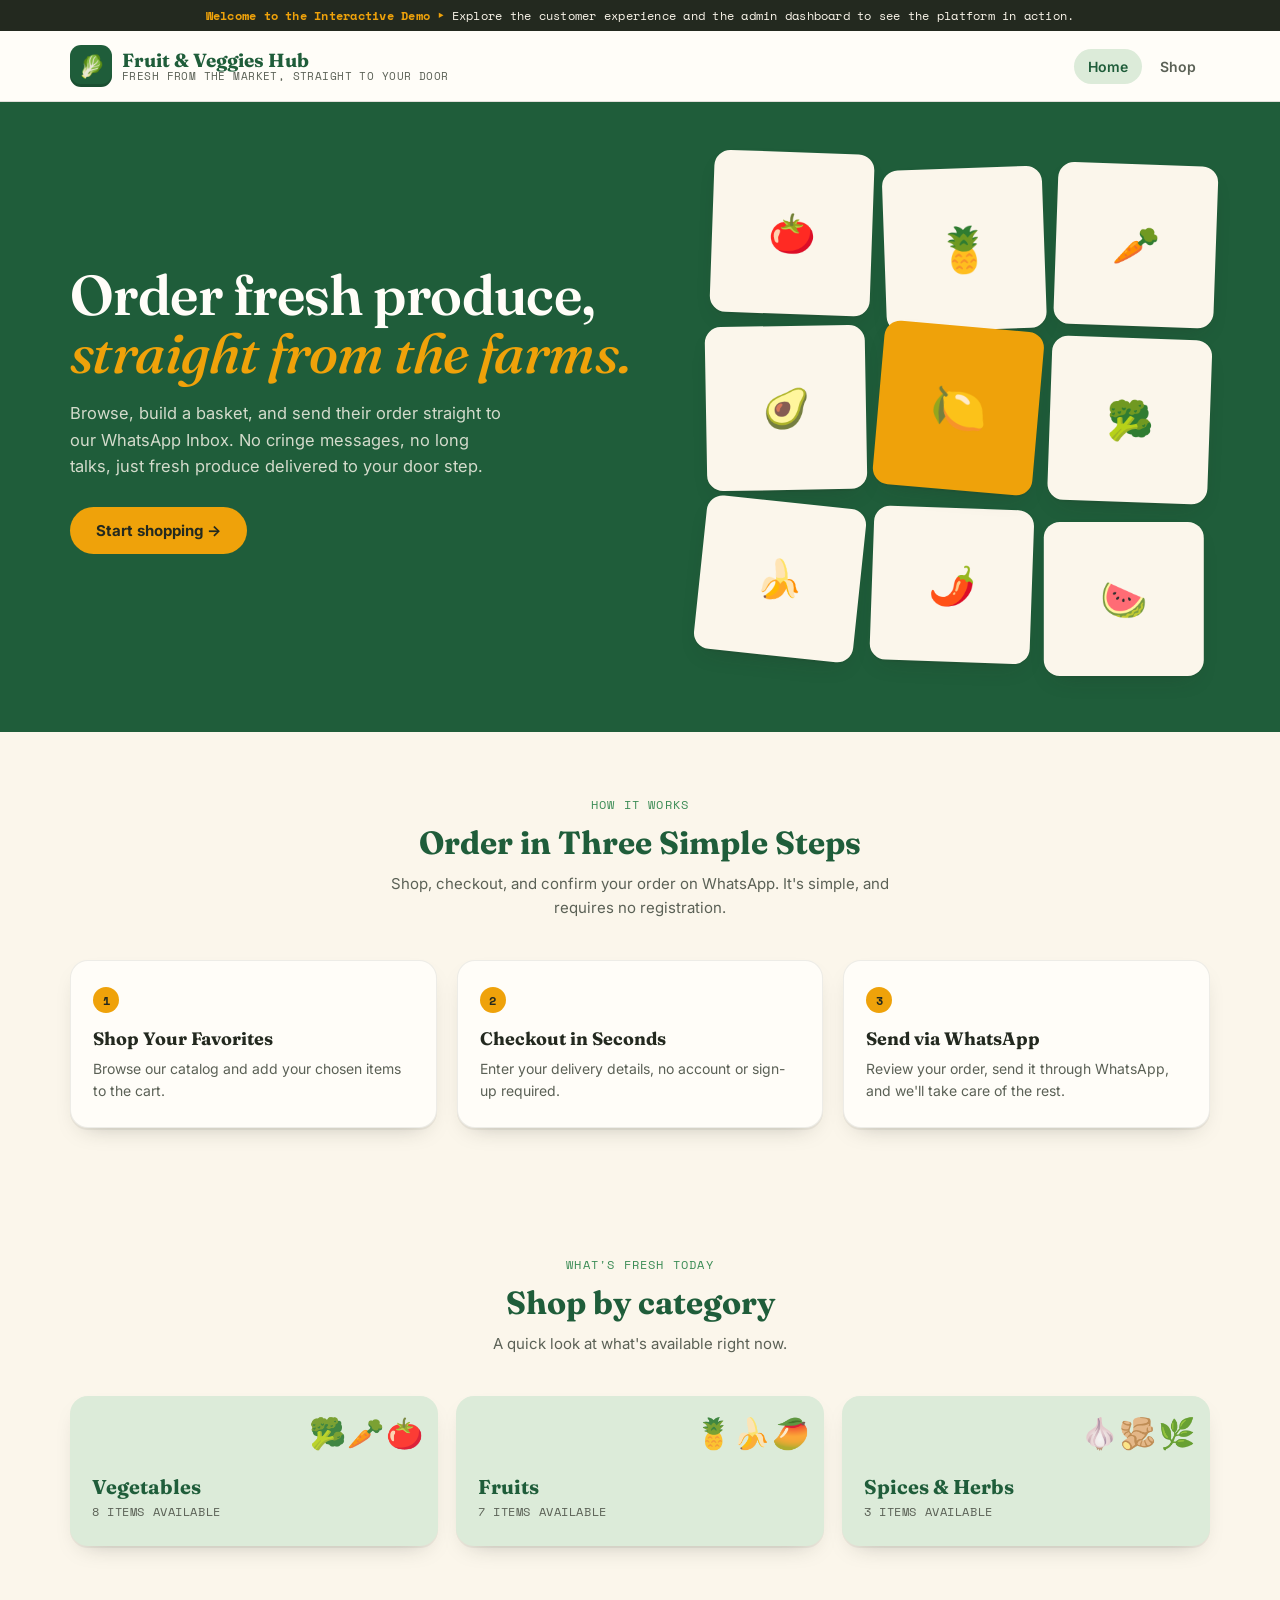
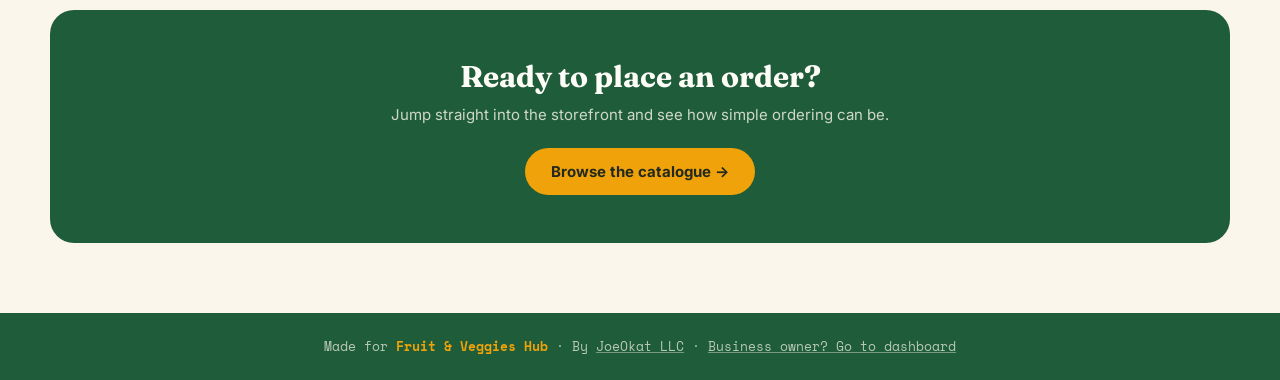
==== index.html @ 3a1b70bd "Add full demo storefront, admin & assets Introduce a complete multi-page demo: index, customer and a" ====
<!DOCTYPE html>
<html lang="en">
<head>
<meta charset="UTF-8">
<meta name="viewport" content="width=device-width, initial-scale=1.0">
<title data-suffix="Fresh Produce, Delivered">Fruit & Veggies Hub — Fresh Produce, Delivered</title>
<link rel="preconnect" href="https://fonts.googleapis.com">
<link rel="preconnect" href="https://fonts.gstatic.com" crossorigin>
<link href="https://fonts.googleapis.com/css2?family=Fraunces:ital,opsz,wght@0,9..144,400;0,9..144,600;0,9..144,700;1,9..144,500;1,9..144,600&family=Inter:wght@400;500;600;700;800&family=Space+Mono:wght@400;700&display=swap" rel="stylesheet">
<link rel="stylesheet" href="css/style.css">
</head>
<body>

<div class="demo-bar">
  <strong>Welcome to the Interactive Demo ‣</strong> Explore the customer experience and the admin dashboard to see the platform in action.
</div>

<header class="site-header">
  <div class="header-inner">
    <a href="index.html" class="brand">
      <span class="brand-mark">🥬</span>
      <span class="brand-text"><strong data-brand-name>Fruit & Veggies Hub</strong><span data-brand-tagline>Fresh from the market, straight to your door</span></span>
    </a>
    <nav class="nav-links" aria-label="Main navigation">
      <a href="index.html" class="nav-link active">Home</a>
      <a href="customer.html" class="nav-link">Shop</a>
      <!-- <a href="admin.html" class="nav-link admin-link">Business Dashboard</a> -->
    </nav>
  </div>
</header>

<section class="hero">
  <div class="hero-inner">
    <div>
      <!-- <div class="hero-eyebrow">One link · Zero back-and-forth</div> -->
      <h1>Order fresh produce,<br><em>straight from the farms.</em></h1>
      <p>Browse, build a basket, and send their order straight to our WhatsApp Inbox. No cringe messages, no long talks, just fresh produce delivered to your door step.</p>
      <div class="hero-ctas">
        <a href="customer.html" class="btn-primary">Start shopping →</a>
        <!-- <a href="admin.html" class="btn-ghost on-dark">View business dashboard</a> -->
      </div>
    </div>
    <div class="hero-crate" aria-hidden="true">
      <div class="crate-item">🍅</div>
      <div class="crate-item">🍍</div>
      <div class="crate-item">🥕</div>
      <div class="crate-item">🥑</div>
      <div class="crate-item">🍋</div>
      <div class="crate-item">🥦</div>
      <div class="crate-item">🍌</div>
      <div class="crate-item">🌶️</div>
      <div class="crate-item">🍉</div>
    </div>
  </div>
</section>

<section class="section">
  <div class="section-head">
    <span class="eyebrow">How it works</span>
    <h2>Order in Three Simple Steps</h2>
    <p>Shop, checkout, and confirm your order on WhatsApp. It's simple, and requires no registration.</p>
  </div>
  <div class="how-grid">
    <div class="how-card">
    <div class="how-step">1</div>
    <h3>Shop Your Favorites</h3>
    <p>Browse our catalog and add your chosen items to the cart.</p>
    </div>

    <div class="how-card">
      <div class="how-step">2</div>
      <h3>Checkout in Seconds</h3>
      <p>Enter your delivery details, no account or sign-up required.</p>
    </div>

    <div class="how-card">
      <div class="how-step">3</div>
      <h3>Send via WhatsApp</h3>
      <p>Review your order, send it through WhatsApp, and we'll take care of the rest.</p>
    </div>
  </div>
</section>

<section class="section" id="categoryPreviewSection">
  <div class="section-head">
    <span class="eyebrow">What's fresh today</span>
    <h2>Shop by category</h2>
    <p>A quick look at what's available right now.</p>
  </div>
  <div class="category-preview-grid" id="categoryPreviewGrid"></div>
</section>

<div class="cta-banner">
  <h2>Ready to place an order?</h2>
  <p>Jump straight into the storefront and see how simple ordering can be.</p>
  <a href="customer.html" class="btn-primary">Browse the catalogue →</a>
</div>

<footer class="site-footer">
  Made for <strong data-brand-name>Fruit & Veggies Hub</strong> · By <a href="https://joeokat.vercel.app/">JoeOkat LLC</a> ·
  <a href="admin.html">Business owner? Go to dashboard</a>
</footer>

<div class="toast" id="toast"></div>

<script src="js/store.js"></script>
<script>
  Store.applyBrandToPage();

  const categoryMeta = {
    vegetables: { label: 'Vegetables', emoji: '🥦🥕🍅' },
    fruits: { label: 'Fruits', emoji: '🍍🍌🥭' },
    spices: { label: 'Spices & Herbs', emoji: '🧄🫚🌿' }
  };

  function renderCategoryPreview(){
    const products = Store.getProducts();
    const grid = document.getElementById('categoryPreviewGrid');
    const cats = [...new Set(products.map(p => p.category))];

    grid.innerHTML = cats.map(cat => {
      const count = products.filter(p => p.category === cat && p.available).length;
      const meta = categoryMeta[cat] || { label: cat, emoji: '🧺' };
      return `
        <a class="category-preview-card" href="customer.html?category=${encodeURIComponent(cat)}">
          <span class="emoji-cluster">${meta.emoji}</span>
          <h3>${meta.label}</h3>
          <span>${count} item${count===1?'':'s'} available</span>
        </a>
      `;
    }).join('');
  }
  renderCategoryPreview();
</script>
</body>
</html>
---- css/style.css ----
/* ==========================================================================
   Fruit & Veggies Hub — shared stylesheet
   Used by index.html, customer.html and admin.html
   ========================================================================== */

/* ---------- Tokens ---------- */
:root{
  --green-deep:#1F5D3A;
  --green-leaf:#3C8C56;
  --green-soft:#DCEBD9;
  --gold:#EFA20A;
  --gold-dark:#C97D02;
  --tomato:#D6452C;
  --cream:#FBF6EB;
  --paper:#FFFDF8;
  --ink:#23291F;
  --ink-soft:#5B6156;
  --line:rgba(35,41,31,0.14);
  --line-soft:rgba(35,41,31,0.08);
  --radius:18px;
  --shadow-card:0 2px 0 rgba(35,41,31,0.06), 0 10px 24px -14px rgba(35,41,31,0.35);
  --shadow-pop:0 20px 60px -20px rgba(35,41,31,0.45);
  --font-display:'Fraunces', serif;
  --font-body:'Inter', sans-serif;
  --font-mono:'Space Mono', monospace;
}
*{box-sizing:border-box;}
html{scroll-behavior:smooth;}
body{
  margin:0;
  font-family:var(--font-body);
  background:var(--cream);
  color:var(--ink);
  -webkit-font-smoothing:antialiased;
}
img{max-width:100%;display:block;}
button{font-family:inherit;cursor:pointer;}
input,select,textarea{font-family:inherit;}
.visually-hidden{position:absolute;width:1px;height:1px;overflow:hidden;clip:rect(0 0 0 0);white-space:nowrap;}
a{color:inherit;}

@media (prefers-reduced-motion: reduce){
  *{animation-duration:0.01ms !important; animation-iteration-count:1 !important; transition-duration:0.01ms !important; scroll-behavior:auto !important;}
}
:focus-visible{outline:3px solid var(--gold-dark); outline-offset:2px; border-radius:4px;}

/* ---------- Top demo bar (context banner, all pages) ---------- */
.demo-bar{
  background:var(--ink); color:var(--cream);
  font-family:var(--font-mono); font-size:12px; letter-spacing:.02em;
  text-align:center; padding:7px 14px;
}
.demo-bar strong{color:var(--gold);}

/* ---------- Site nav (all pages) ---------- */
header.site-header{
  position:sticky; top:0; z-index:40;
  background:var(--paper);
  border-bottom:1px solid var(--line);
}
.header-inner{
  max-width:1180px; margin:0 auto;
  display:flex; align-items:center; justify-content:space-between;
  padding:14px 20px; gap:16px; flex-wrap:wrap;
}
.brand{display:flex; align-items:center; gap:10px; text-decoration:none;}
.brand-mark{
  width:42px;height:42px;border-radius:11px;
  background:var(--green-deep);
  display:flex;align-items:center;justify-content:center;
  font-size:22px; flex-shrink:0;
  box-shadow:inset 0 -3px 0 rgba(0,0,0,.15);
}
.brand-text{display:flex;flex-direction:column;line-height:1.1;}
.brand-text strong{font-family:var(--font-display); font-weight:700; font-size:19px; color:var(--green-deep);}
.brand-text span{font-family:var(--font-mono); font-size:10.5px; color:var(--ink-soft); letter-spacing:.04em; text-transform:uppercase;}

.nav-links{display:flex; align-items:center; gap:4px; flex-wrap:wrap;}
.nav-link{
  padding:9px 14px; border-radius:100px;
  font-weight:600; font-size:14px; color:var(--ink-soft);
  text-decoration:none; transition:all .15s ease;
}
.nav-link:hover{color:var(--ink); background:var(--line-soft);}
.nav-link.active{color:var(--green-deep); background:var(--green-soft);}
.nav-link.admin-link{border:1.5px dashed var(--line); color:var(--ink-soft);}
.nav-link.admin-link:hover{border-color:var(--green-leaf); color:var(--green-deep);}

.cart-btn{
  position:relative;
  display:flex; align-items:center; gap:8px;
  background:var(--green-deep); color:var(--paper);
  border:none; border-radius:100px;
  padding:10px 18px 10px 14px;
  font-weight:600; font-size:14px;
  transition:transform .15s ease, box-shadow .15s ease;
}
.cart-btn:hover{transform:translateY(-1px); box-shadow:0 8px 16px -6px rgba(31,93,58,.5);}
.cart-count{
  position:absolute; top:-6px; right:-6px;
  background:var(--tomato); color:#fff;
  font-family:var(--font-mono); font-size:11px; font-weight:700;
  width:20px;height:20px;border-radius:50%;
  display:flex;align-items:center;justify-content:center;
  border:2px solid var(--paper);
}

/* ---------- Buttons ---------- */
.btn-primary{
  background:var(--gold); color:var(--ink);
  border:none; border-radius:100px;
  padding:14px 26px; font-weight:700; font-size:15px;
  transition:transform .15s ease, box-shadow .15s ease;
  display:inline-flex; align-items:center; justify-content:center; gap:8px;
}
.btn-primary:hover{transform:translateY(-2px); box-shadow:0 10px 20px -8px rgba(239,162,10,.6);}
.btn-ghost{
  background:transparent; color:var(--ink);
  border:1.5px solid var(--line); border-radius:100px;
  padding:13px 24px; font-weight:600; font-size:15px;
  display:inline-flex; align-items:center; justify-content:center; gap:8px;
  transition:border-color .15s ease, background .15s ease;
}
.btn-ghost:hover{border-color:var(--green-leaf); background:var(--green-soft);}
.btn-ghost.on-dark{color:var(--paper); border-color:rgba(251,246,235,.4);}
.btn-ghost.on-dark:hover{border-color:var(--paper); background:rgba(251,246,235,.08);}
.btn-block{width:100%;}

/* ---------- Hero (index + customer) ---------- */
.hero{position:relative; background:var(--green-deep); overflow:hidden;}
.hero-inner{
  max-width:1180px; margin:0 auto;
  display:grid; grid-template-columns:1.1fr 0.9fr;
  align-items:center; gap:20px; padding:56px 20px 70px;
}
.hero-eyebrow{
  font-family:var(--font-mono); text-transform:uppercase; letter-spacing:.12em;
  font-size:12px; color:var(--gold);
  display:flex; align-items:center; gap:8px; margin-bottom:18px;
}
.hero-eyebrow::before{content:"";width:22px;height:1px;background:var(--gold);}
.hero h1{
  font-family:var(--font-display); font-weight:600; color:var(--paper);
  font-size:clamp(34px, 5vw, 56px); line-height:1.04; margin:0 0 18px; letter-spacing:-.01em;
}
.hero h1 em{font-style:italic; font-weight:500; color:var(--gold);}
.hero p{color:rgba(251,246,235,.82); font-size:16.5px; line-height:1.6; max-width:440px; margin:0 0 28px;}
.hero-ctas{display:flex; gap:12px; flex-wrap:wrap;}
.hero-ctas a {text-decoration: none;}

.hero-crate{position:relative; aspect-ratio:1/1; display:grid; grid-template-columns:repeat(3,1fr); gap:12px; transform:rotate(2deg);}
.crate-item{
  background:var(--cream); border-radius:16px;
  display:flex; align-items:center; justify-content:center;
  font-size:38px; box-shadow:var(--shadow-card);
}
.crate-item:nth-child(2){transform:rotate(-4deg) translateY(10px); font-size:44px;}
.crate-item:nth-child(4){transform:rotate(-3deg);}
.crate-item:nth-child(5){background:var(--gold); transform:rotate(3deg) translateY(-6px); font-size:46px;}
.crate-item:nth-child(7){transform:rotate(4deg);}
.crate-item:nth-child(9){transform:rotate(-2deg) translateY(8px);}

@media (max-width:820px){
  .hero-inner{grid-template-columns:1fr; padding:40px 20px 44px;}
  .hero-crate{max-width:320px; margin:8px auto 0;}
  .hero p{max-width:100%;}
}

/* ---------- Landing page sections (index.html) ---------- */
.section{max-width:1180px; margin:0 auto; padding:64px 20px;}
.section-head{text-align:center; max-width:560px; margin:0 auto 40px;}
.section-head .eyebrow{
  font-family:var(--font-mono); text-transform:uppercase; letter-spacing:.1em; font-size:12px;
  color:var(--green-leaf); margin-bottom:10px; display:block;
}
.section-head h2{font-family:var(--font-display); font-size:clamp(24px,3vw,32px); margin:0 0 10px; color:var(--green-deep);}
.section-head p{color:var(--ink-soft); font-size:15px; line-height:1.6; margin:0;}

.how-grid{display:grid; grid-template-columns:repeat(3,1fr); gap:20px;}
.how-card{
  background:var(--paper); border:1px solid var(--line-soft); border-radius:var(--radius);
  padding:26px 22px; box-shadow:var(--shadow-card); position:relative;
}
.how-step{
  font-family:var(--font-mono); font-weight:700; font-size:12px;
  background:var(--gold); color:var(--ink); width:26px; height:26px; border-radius:50%;
  display:flex; align-items:center; justify-content:center; margin-bottom:14px;
}
.how-card h3{font-family:var(--font-display); font-size:18px; margin:0 0 8px;}
.how-card p{color:var(--ink-soft); font-size:14px; line-height:1.55; margin:0;}
@media (max-width:820px){.how-grid{grid-template-columns:1fr;}}

.category-preview-grid{display:grid; grid-template-columns:repeat(auto-fit,minmax(220px,1fr)); gap:18px;}
.category-preview-card{
  position:relative; overflow:hidden;
  background:var(--green-soft); border-radius:var(--radius);
  padding:26px 22px; text-decoration:none; color:var(--ink);
  min-height:150px; display:flex; flex-direction:column; justify-content:flex-end;
  transition:transform .18s ease, box-shadow .18s ease;
  box-shadow:var(--shadow-card);
}
.category-preview-card:hover{transform:translateY(-3px); box-shadow:0 16px 30px -16px rgba(35,41,31,.4);}
.category-preview-card .emoji-cluster{position:absolute; top:14px; right:14px; font-size:30px; opacity:.9;}
.category-preview-card h3{font-family:var(--font-display); font-size:20px; margin:0 0 4px; color:var(--green-deep);}
.category-preview-card span{font-family:var(--font-mono); font-size:11.5px; color:var(--ink-soft); text-transform:uppercase; letter-spacing:.05em;}

.cta-banner{
  background:var(--green-deep); border-radius:24px; padding:48px 36px;
  text-align:center; max-width:1180px; margin:0 auto 70px;
}
.cta-banner h2{font-family:var(--font-display); color:var(--paper); font-size:clamp(22px,3vw,30px); margin:0 0 10px;}
.cta-banner p{color:rgba(251,246,235,.8); margin:0 0 24px; font-size:15px;}
.cta-banner a {text-decoration: none;}

footer.site-footer{
  background:var(--green-deep); color:rgba(251,246,235,.7);
  text-align:center; padding:24px 20px; font-size:12.5px; font-family:var(--font-mono);
}
footer.site-footer strong{color:var(--gold);}
footer.site-footer a{text-decoration:underline; text-decoration-color:rgba(251,246,235,.4);}

/* ---------- Filter bar (customer.html) ---------- */
.filter-bar{
  position:sticky; top:57px; z-index:30;
  background:var(--cream); border-bottom:1px solid var(--line); padding:16px 20px;
}
.filter-inner{max-width:1180px; margin:0 auto; display:flex; gap:14px; align-items:center; flex-wrap:wrap;}
.search-box{flex:1 1 240px; position:relative; display:flex; align-items:center;}
.search-box svg{position:absolute; left:14px; width:17px; height:17px; color:var(--ink-soft);}
.search-box input{
  width:100%; padding:11px 14px 11px 40px; border-radius:100px;
  border:1.5px solid var(--line); background:var(--paper); font-size:14.5px; color:var(--ink);
}
.search-box input:focus{border-color:var(--green-leaf); outline:none;}
.category-pills{display:flex; gap:8px; flex-wrap:wrap;}
.pill{
  border:1.5px solid var(--line); background:var(--paper); color:var(--ink);
  padding:9px 16px; border-radius:100px; font-size:13.5px; font-weight:600;
  white-space:nowrap; transition:all .15s ease; display:flex; align-items:center; gap:6px;
}
.pill:hover{border-color:var(--green-leaf);}
.pill.active{background:var(--green-deep); border-color:var(--green-deep); color:var(--paper);}

/* ---------- Product grid + tag cards ---------- */
.catalogue{max-width:1180px; margin:0 auto; padding:34px 20px 70px;}
.catalogue-heading{display:flex; align-items:baseline; justify-content:space-between; margin-bottom:20px; gap:10px; flex-wrap:wrap;}
.catalogue-heading h2{font-family:var(--font-display); font-size:24px; margin:0; color:var(--green-deep);}
.catalogue-heading span{font-family:var(--font-mono); font-size:12.5px; color:var(--ink-soft);}

.product-grid{display:grid; grid-template-columns:repeat(auto-fill, minmax(210px, 1fr)); gap:18px;}
.empty-state{grid-column:1/-1; text-align:center; padding:50px 20px; color:var(--ink-soft); font-size:15px;}
.empty-state strong{display:block; font-family:var(--font-display); font-size:19px; color:var(--ink); margin-bottom:6px;}

.tag-card{
  position:relative; background:var(--paper); border-radius:var(--radius);
  border:1px solid var(--line-soft); box-shadow:var(--shadow-card);
  padding:18px 16px 16px; display:flex; flex-direction:column;
  transition:transform .18s ease, box-shadow .18s ease;
}
.tag-card:hover{transform:translateY(-3px); box-shadow:0 16px 30px -16px rgba(35,41,31,.4);}
.tag-card::before{
  content:""; position:absolute; top:14px; left:-1px; width:12px; height:12px;
  background:var(--cream); border:1px solid var(--line-soft); border-left:none; border-radius:0 50% 50% 0;
}
.tag-visual{
  width:100%; aspect-ratio:1/0.85; background:var(--green-soft); border-radius:12px;
  display:flex; align-items:center; justify-content:center; font-size:52px;
  margin-bottom:12px; position:relative; overflow:hidden;
}
.tag-visual img{width:100%; height:100%; object-fit:cover;}
.tag-visual.unavailable{filter:grayscale(1); opacity:.55;}
.sold-out-stamp{position:absolute; inset:0; display:flex; align-items:center; justify-content:center; pointer-events:none;}
.sold-out-stamp span{
  border:2.5px solid var(--tomato); color:var(--tomato);
  font-family:var(--font-mono); font-weight:700; font-size:11.5px;
  letter-spacing:.08em; text-transform:uppercase; padding:4px 10px; border-radius:6px;
  transform:rotate(-10deg); background:rgba(255,253,248,.85);
}
.tag-name{font-family:var(--font-display); font-weight:600; font-size:17px; margin:0 0 2px; color:var(--ink);}
.tag-cat{font-family:var(--font-mono); font-size:10.5px; text-transform:uppercase; letter-spacing:.06em; color:var(--ink-soft); margin-bottom:10px;}
.tag-footer{margin-top:auto; display:flex; align-items:center; justify-content:space-between; gap:8px;}
.tag-price{
  font-family:var(--font-mono); font-weight:700; font-size:15px;
  background:var(--gold); color:var(--ink); padding:5px 10px; border-radius:8px;
  transform:rotate(-2deg); white-space:nowrap;
}
.tag-price small{font-weight:400; font-size:10.5px;}
.add-btn{
  background:var(--green-deep); color:var(--paper); border:none; border-radius:100px;
  width:38px; height:38px; font-size:19px; font-weight:600;
  display:flex; align-items:center; justify-content:center;
  transition:transform .15s ease, background .15s ease; flex-shrink:0;
}
.add-btn:hover{background:var(--green-leaf); transform:scale(1.08);}
.add-btn:disabled{background:var(--line); color:var(--ink-soft); cursor:not-allowed; transform:none;}
.qty-stepper{display:flex; align-items:center; gap:0; background:var(--green-deep); border-radius:100px; overflow:hidden;}
.qty-stepper button{background:transparent; color:var(--paper); border:none; width:30px; height:38px; font-size:16px; font-weight:700;}
.qty-stepper button:hover{background:rgba(255,255,255,.15);}
.qty-stepper span{color:var(--paper); font-family:var(--font-mono); font-size:14px; min-width:20px; text-align:center;}

/* ---------- Cart drawer ---------- */
.overlay{position:fixed; inset:0; background:rgba(35,41,31,.45); z-index:60; opacity:0; pointer-events:none; transition:opacity .25s ease;}
.overlay.open{opacity:1; pointer-events:auto;}
.drawer{
  position:fixed; top:0; right:0; height:100%; width:min(420px, 100%);
  background:var(--paper); z-index:70; transform:translateX(100%);
  transition:transform .3s cubic-bezier(.22,1,.36,1);
  display:flex; flex-direction:column; box-shadow:var(--shadow-pop);
  background-image:repeating-linear-gradient(180deg, transparent, transparent 39px, var(--line-soft) 40px);
}
.drawer.open{transform:translateX(0);}
.drawer-header{padding:20px 22px 16px; border-bottom:1px dashed var(--line); display:flex; align-items:center; justify-content:space-between;}
.drawer-header h3{font-family:var(--font-display); font-size:21px; margin:0; color:var(--green-deep);}
.icon-btn{background:transparent; border:none; width:34px; height:34px; display:flex; align-items:center; justify-content:center; border-radius:8px; color:var(--ink-soft);}
.icon-btn:hover{background:var(--line-soft); color:var(--ink);}
.drawer-body{flex:1; overflow-y:auto; padding:10px 22px;}
.cart-line{display:flex; gap:12px; align-items:center; padding:14px 0; border-bottom:1px solid var(--line-soft);}
.cart-line-emoji{width:48px; height:48px; border-radius:10px; background:var(--green-soft); display:flex; align-items:center; justify-content:center; font-size:24px; flex-shrink:0; overflow:hidden;}
.cart-line-emoji img{width:100%; height:100%; object-fit:cover;}
.cart-line-info{flex:1; min-width:0;}
.cart-line-info strong{display:block; font-size:14.5px; font-weight:600;}
.cart-line-info small{color:var(--ink-soft); font-family:var(--font-mono); font-size:11.5px;}
.cart-line-controls{display:flex; flex-direction:column; align-items:flex-end; gap:6px;}
.cart-line-remove{background:none; border:none; color:var(--tomato); font-size:11.5px; font-family:var(--font-mono); text-decoration:underline;}
.drawer-empty{padding:60px 10px; text-align:center; color:var(--ink-soft);}
.drawer-empty .big{font-size:44px; margin-bottom:10px;}
.drawer-footer{border-top:1px dashed var(--line); padding:18px 22px 22px; background:var(--paper);}
.summary-row{display:flex; justify-content:space-between; font-size:14px; color:var(--ink-soft); margin-bottom:6px;}
.summary-row.total{color:var(--ink); font-weight:700; font-size:18px; font-family:var(--font-display); margin-top:8px;}

/* ---------- Modals ---------- */
.modal{position:fixed; inset:0; z-index:80; display:flex; align-items:center; justify-content:center; padding:20px; opacity:0; pointer-events:none; transition:opacity .25s ease;}
.modal.open{opacity:1; pointer-events:auto;}
.modal-card{background:var(--paper); border-radius:20px; max-width:520px; width:100%; max-height:88vh; overflow-y:auto; box-shadow:var(--shadow-pop); transform:translateY(16px); transition:transform .25s ease;}
.modal.open .modal-card{transform:translateY(0);}
.modal-head{padding:24px 26px 6px; display:flex; justify-content:space-between; align-items:flex-start;}
.modal-head h3{font-family:var(--font-display); font-size:24px; margin:0 0 4px; color:var(--green-deep);}
.modal-head p{margin:0; color:var(--ink-soft); font-size:13.5px;}
.modal-body{padding:16px 26px 26px;}
.field{margin-bottom:16px;}
.field label{display:block; font-size:13px; font-weight:600; margin-bottom:6px; color:var(--ink);}
.field .hint{font-size:11.5px; color:var(--ink-soft); font-weight:400; margin-top:4px;}
.field input, .field textarea, .field select{
  width:100%; padding:12px 14px; border-radius:10px; border:1.5px solid var(--line);
  background:var(--cream); font-size:14.5px; color:var(--ink);
}
.field input:focus, .field textarea:focus, .field select:focus{border-color:var(--green-leaf); outline:none; background:var(--paper);}
.field textarea{resize:vertical; min-height:70px;}
.field.error input, .field.error textarea{border-color:var(--tomato);}
.field-error{color:var(--tomato); font-size:12px; margin-top:5px; display:none;}
.field.error .field-error{display:block;}
.order-summary-box{background:var(--green-soft); border-radius:14px; padding:16px; margin-bottom:20px;}
.order-summary-box .line{display:flex; justify-content:space-between; font-size:13.5px; padding:4px 0;}
.order-summary-box .line.total{font-weight:700; font-family:var(--font-display); font-size:17px; border-top:1px dashed rgba(35,41,31,.25); margin-top:6px; padding-top:10px;}

.confirm-card{text-align:center; padding:36px 26px 30px;}
.confirm-stamp{
  width:84px; height:84px; border-radius:50%; background:var(--green-deep); color:var(--paper);
  display:flex; align-items:center; justify-content:center; margin:0 auto 18px; font-size:38px;
  box-shadow:0 0 0 6px var(--green-soft);
}
.confirm-card h3{font-family:var(--font-display); font-size:26px; margin:0 0 8px; color:var(--green-deep);}
.confirm-card p{color:var(--ink-soft); font-size:14.5px; line-height:1.6; max-width:360px; margin:0 auto 22px;}
.order-id-chip{
  display:inline-block; font-family:var(--font-mono); font-size:12.5px;
  background:var(--cream); border:1px dashed var(--line); border-radius:100px;
  padding:6px 14px; margin-bottom:22px; color:var(--ink-soft);
}
.whatsapp-btn{
  display:inline-flex; align-items:center; gap:9px;
  background:#25D366; color:#fff; border:none; border-radius:100px;
  padding:14px 26px; font-weight:700; font-size:15px;
  box-shadow:0 10px 20px -8px rgba(37,211,102,.55);
  transition:transform .15s ease;
}
.whatsapp-btn:hover{transform:translateY(-2px);}

/* ---------- Admin dashboard ---------- */
.admin-shell{max-width:1180px; margin:0 auto; padding:30px 20px 70px;}
.admin-head{display:flex; align-items:center; justify-content:space-between; flex-wrap:wrap; gap:14px; margin-bottom:22px;}
.admin-head h1{font-family:var(--font-display); font-size:28px; margin:0 0 4px; color:var(--green-deep);}
.admin-head p{margin:0; color:var(--ink-soft); font-size:13.5px;}
.admin-tabs{display:flex; gap:8px; margin-bottom:26px; border-bottom:1px solid var(--line); overflow-x:auto;}
.admin-tab{
  background:none; border:none; padding:11px 4px; margin-right:22px;
  font-weight:600; font-size:14.5px; color:var(--ink-soft);
  border-bottom:2.5px solid transparent; white-space:nowrap;
}
.admin-tab.active{color:var(--green-deep); border-color:var(--gold);}

.stat-row{display:grid; grid-template-columns:repeat(auto-fit,minmax(150px,1fr)); gap:14px; margin-bottom:28px;}
.stat-card{background:var(--paper); border:1px solid var(--line-soft); border-radius:14px; padding:16px 18px; box-shadow:var(--shadow-card);}
.stat-card span{display:block; font-family:var(--font-mono); font-size:11px; text-transform:uppercase; letter-spacing:.05em; color:var(--ink-soft); margin-bottom:6px;}
.stat-card strong{font-family:var(--font-display); font-size:26px; color:var(--green-deep);}

.admin-toolbar{display:flex; justify-content:space-between; align-items:center; gap:12px; margin-bottom:16px; flex-wrap:wrap;}
.admin-toolbar h2{font-family:var(--font-display); font-size:19px; margin:0; color:var(--ink);}

.product-table{width:100%; border-collapse:collapse; background:var(--paper); border-radius:14px; overflow:hidden; box-shadow:var(--shadow-card);}
.product-table th{
  text-align:left; font-family:var(--font-mono); font-size:11px; text-transform:uppercase; letter-spacing:.05em;
  color:var(--ink-soft); background:var(--green-soft); padding:12px 14px; font-weight:700;
}
.product-table td{padding:12px 14px; border-bottom:1px solid var(--line-soft); font-size:14px; vertical-align:middle;}
.product-table tr:last-child td{border-bottom:none;}
.p-emoji-cell{font-size:22px; width:40px;}
.p-emoji-cell img{width:34px; height:34px; border-radius:8px; object-fit:cover;}
.p-name-cell strong{display:block; font-size:14.5px;}
.p-name-cell small{color:var(--ink-soft); font-family:var(--font-mono); font-size:11px;}
.price-input{width:80px; padding:7px 9px; border-radius:8px; border:1.5px solid var(--line); background:var(--cream); font-family:var(--font-mono); font-size:13.5px;}
.price-input:focus{border-color:var(--green-leaf); outline:none;}
.toggle{position:relative; width:42px; height:24px; border-radius:100px; background:var(--line); border:none; flex-shrink:0; transition:background .2s ease;}
.toggle::after{content:""; position:absolute; top:3px; left:3px; width:18px; height:18px; border-radius:50%; background:#fff; transition:transform .2s ease; box-shadow:0 1px 3px rgba(0,0,0,.3);}
.toggle.on{background:var(--green-leaf);}
.toggle.on::after{transform:translateX(18px);}
.row-actions{display:flex; gap:8px;}
.mini-btn{background:var(--cream); border:1px solid var(--line); border-radius:8px; width:32px; height:32px; display:flex; align-items:center; justify-content:center; color:var(--ink-soft);}
.mini-btn:hover{border-color:var(--ink); color:var(--ink);}
.mini-btn.danger:hover{border-color:var(--tomato); color:var(--tomato);}
.unavailable-row{opacity:.55;}
.badge{font-family:var(--font-mono); font-size:10.5px; padding:3px 9px; border-radius:100px; text-transform:uppercase; letter-spacing:.04em;}
.badge.in{background:var(--green-soft); color:var(--green-deep);}
.badge.out{background:#f6dcd5; color:var(--tomato);}

@media (max-width:720px){
  .product-table thead{display:none;}
  .product-table, .product-table tbody, .product-table tr, .product-table td{display:block; width:100%;}
  .product-table tr{background:var(--paper); border-radius:14px; box-shadow:var(--shadow-card); margin-bottom:12px; padding:6px 4px;}
  .product-table td{border:none; padding:8px 14px; display:flex; align-items:center; justify-content:space-between;}
  .product-table td::before{content:attr(data-label); font-family:var(--font-mono); font-size:10.5px; color:var(--ink-soft); text-transform:uppercase; margin-right:10px;}
  .p-emoji-cell{justify-content:flex-start !important;}
}

.add-product-panel{background:var(--paper); border:1px solid var(--line-soft); border-radius:16px; padding:22px; box-shadow:var(--shadow-card); margin-bottom:24px;}
.add-product-panel h3{font-family:var(--font-display); font-size:18px; margin:0 0 16px; color:var(--green-deep);}
.form-grid{display:grid; grid-template-columns:repeat(auto-fit, minmax(130px,1fr)); gap:12px; align-items:end;}
.form-grid .field{margin-bottom:0;}
.emoji-select{display:flex; flex-wrap:wrap; gap:6px; max-height:80px; overflow-y:auto; padding:8px; border:1.5px solid var(--line); border-radius:10px; background:var(--cream);}
.emoji-opt{background:transparent; border:1.5px solid transparent; border-radius:8px; font-size:20px; padding:3px 6px;}
.emoji-opt.selected{border-color:var(--green-leaf); background:var(--green-soft);}

.order-card{background:var(--paper); border:1px solid var(--line-soft); border-radius:16px; box-shadow:var(--shadow-card); margin-bottom:14px; overflow:hidden;}
.order-card-head{display:flex; justify-content:space-between; align-items:flex-start; padding:16px 18px 12px; gap:10px; flex-wrap:wrap;}
.order-card-head strong{font-family:var(--font-display); font-size:17px;}
.order-card-head small{display:block; font-family:var(--font-mono); font-size:11px; color:var(--ink-soft); margin-top:2px;}
.order-meta{display:flex; gap:16px; flex-wrap:wrap; padding:0 18px 12px; font-size:13px; color:var(--ink-soft);}
.order-meta b{color:var(--ink); font-weight:600;}
.order-items{padding:12px 18px; border-top:1px dashed var(--line); background:var(--cream);}
.order-items div{display:flex; justify-content:space-between; font-size:13.5px; padding:3px 0; font-family:var(--font-mono);}
.order-items .total-line{font-weight:700; border-top:1px dashed var(--line); margin-top:6px; padding-top:8px; font-size:14.5px;}
.order-empty{text-align:center; padding:60px 20px; color:var(--ink-soft);}
.order-empty .big{font-size:44px; margin-bottom:12px;}

.settings-panel{background:var(--paper); border:1px solid var(--line-soft); border-radius:16px; padding:24px; box-shadow:var(--shadow-card); max-width:560px;}
.settings-panel h3{font-family:var(--font-display); font-size:19px; margin:0 0 4px; color:var(--green-deep);}
.settings-panel > p{margin:0 0 20px; color:var(--ink-soft); font-size:13.5px;}
.save-confirm{display:none; align-items:center; gap:8px; color:var(--green-deep); font-size:13.5px; font-weight:600; margin-top:10px;}
.save-confirm.show{display:flex;}
.reset-panel{margin-top:22px; padding-top:20px; border-top:1px dashed var(--line);}
.reset-panel p{font-size:12.5px; color:var(--ink-soft); margin:0 0 10px;}
.btn-danger-ghost{
  background:transparent; border:1.5px solid var(--tomato); color:var(--tomato);
  border-radius:100px; padding:10px 18px; font-weight:600; font-size:13.5px;
}
.btn-danger-ghost:hover{background:#fbeae6;}

/* ---------- Toast ---------- */
.toast{
  position:fixed; bottom:22px; left:50%; transform:translateX(-50%) translateY(20px);
  background:var(--ink); color:var(--paper); padding:12px 20px; border-radius:100px;
  font-size:13.5px; font-weight:600; z-index:100; box-shadow:var(--shadow-pop);
  opacity:0; pointer-events:none; transition:all .25s ease; display:flex; align-items:center; gap:8px;
  max-width:90vw; text-align:center;
}
.toast.show{opacity:1; transform:translateX(-50%) translateY(0);}
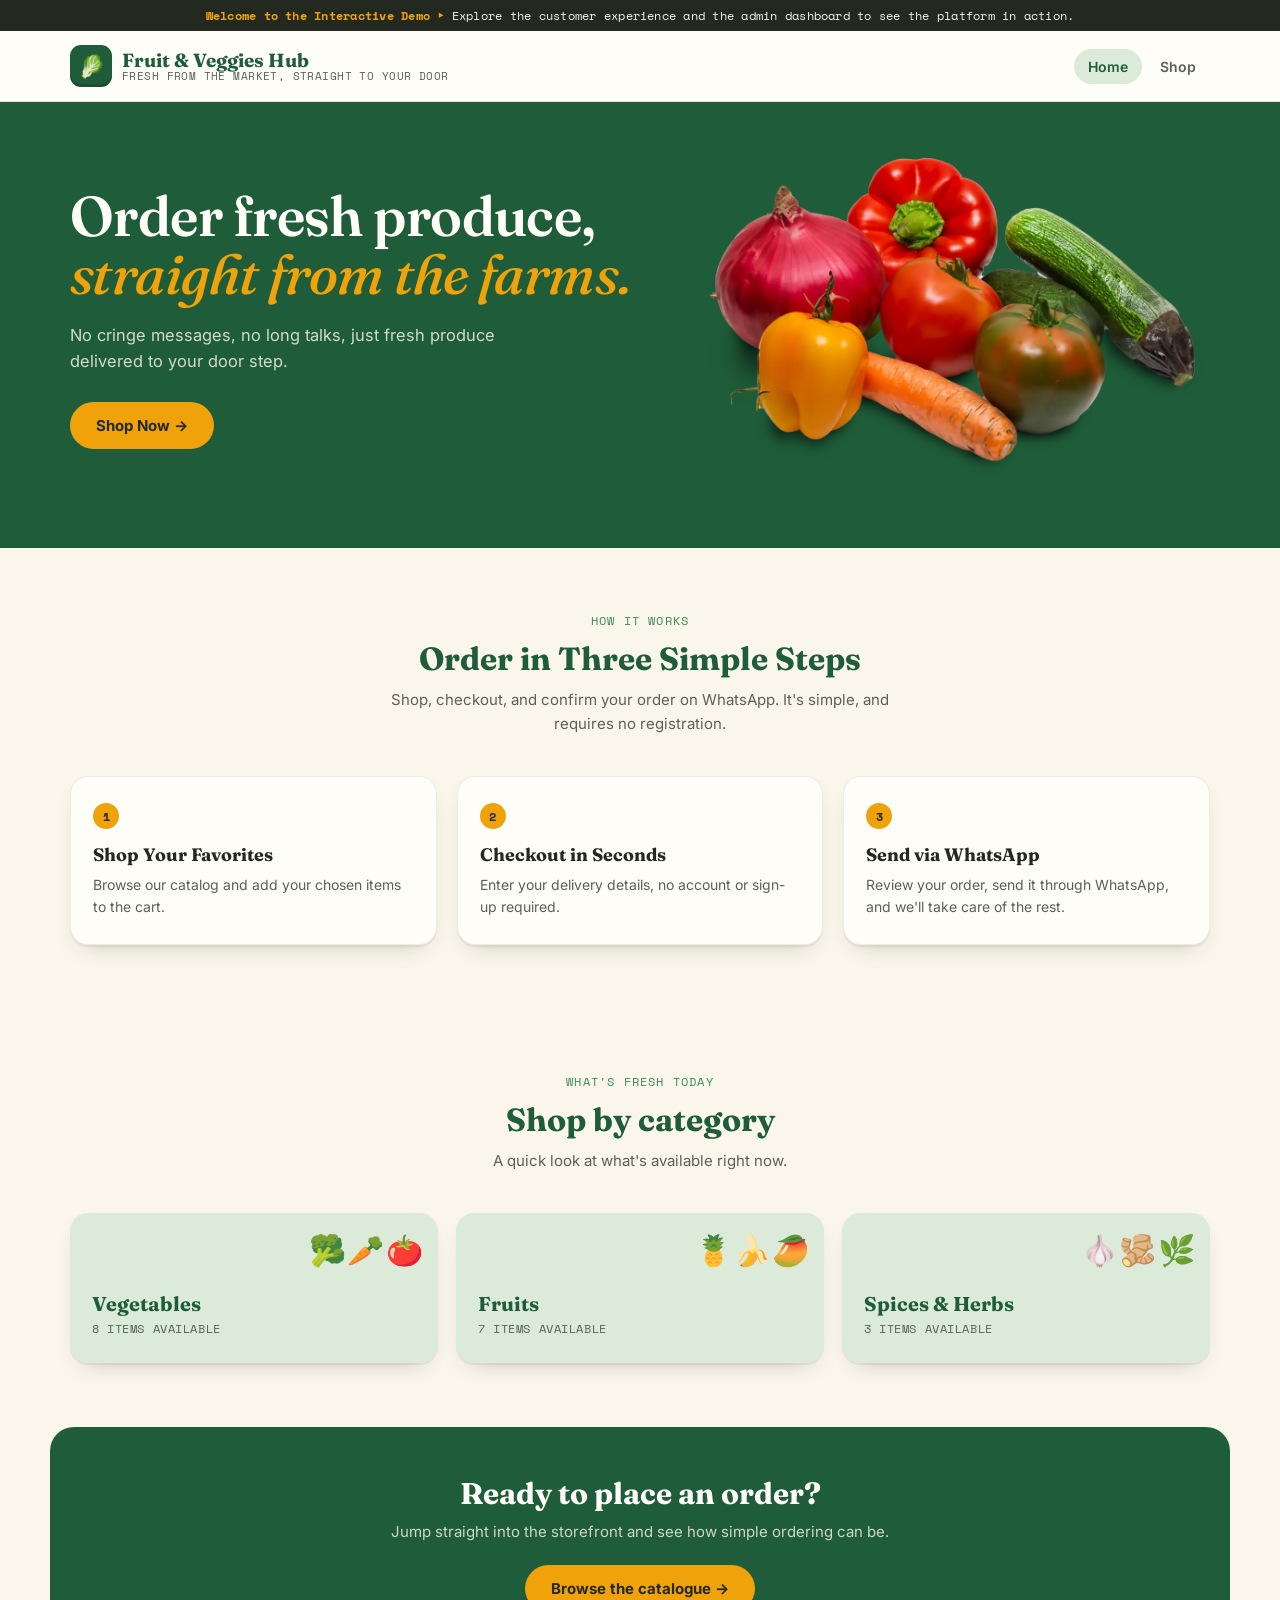
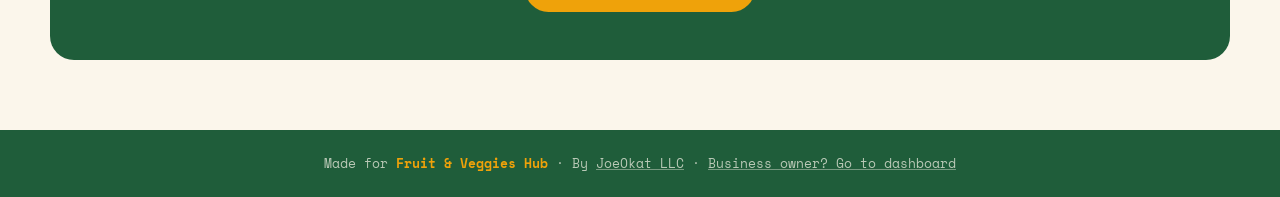
==== commit 89ad7e9c: "Replace hero emoji crate with hero image Swap the decorative emoji crate for a real hero image. Adds" ====
--- a/index.html
+++ b/index.html
@@ -34,22 +34,15 @@
     <div>
       <!-- <div class="hero-eyebrow">One link · Zero back-and-forth</div> -->
       <h1>Order fresh produce,<br><em>straight from the farms.</em></h1>
-      <p>Browse, build a basket, and send their order straight to our WhatsApp Inbox. No cringe messages, no long talks, just fresh produce delivered to your door step.</p>
+      <p>No cringe messages, no long talks, just fresh produce delivered to your door step.</p>
       <div class="hero-ctas">
-        <a href="customer.html" class="btn-primary">Start shopping →</a>
+        <a href="customer.html" class="btn-primary">Shop Now →</a>
         <!-- <a href="admin.html" class="btn-ghost on-dark">View business dashboard</a> -->
       </div>
     </div>
-    <div class="hero-crate" aria-hidden="true">
-      <div class="crate-item">🍅</div>
-      <div class="crate-item">🍍</div>
-      <div class="crate-item">🥕</div>
-      <div class="crate-item">🥑</div>
-      <div class="crate-item">🍋</div>
-      <div class="crate-item">🥦</div>
-      <div class="crate-item">🍌</div>
-      <div class="crate-item">🌶️</div>
-      <div class="crate-item">🍉</div>
+
+    <div class="hero-image">
+      <img src="assets/images/home-hero.png" alt="Fresh vegetables including tomatoes, peppers, onion, carrot, and zucchini" />
     </div>
   </div>
 </section>
--- a/css/style.css
+++ b/css/style.css
@@ -148,21 +148,11 @@
 .hero-ctas{display:flex; gap:12px; flex-wrap:wrap;}
 .hero-ctas a {text-decoration: none;}
 
-.hero-crate{position:relative; aspect-ratio:1/1; display:grid; grid-template-columns:repeat(3,1fr); gap:12px; transform:rotate(2deg);}
-.crate-item{
-  background:var(--cream); border-radius:16px;
-  display:flex; align-items:center; justify-content:center;
-  font-size:38px; box-shadow:var(--shadow-card);
-}
-.crate-item:nth-child(2){transform:rotate(-4deg) translateY(10px); font-size:44px;}
-.crate-item:nth-child(4){transform:rotate(-3deg);}
-.crate-item:nth-child(5){background:var(--gold); transform:rotate(3deg) translateY(-6px); font-size:46px;}
-.crate-item:nth-child(7){transform:rotate(4deg);}
-.crate-item:nth-child(9){transform:rotate(-2deg) translateY(8px);}
+.hero-image img {  width: 100%;   max-width: 500px; height: auto; display: block;}
 
 @media (max-width:820px){
   .hero-inner{grid-template-columns:1fr; padding:40px 20px 44px;}
-  .hero-crate{max-width:320px; margin:8px auto 0;}
+  .hero-image{max-width:320px; margin:8px auto 0;}
   .hero p{max-width:100%;}
 }
 
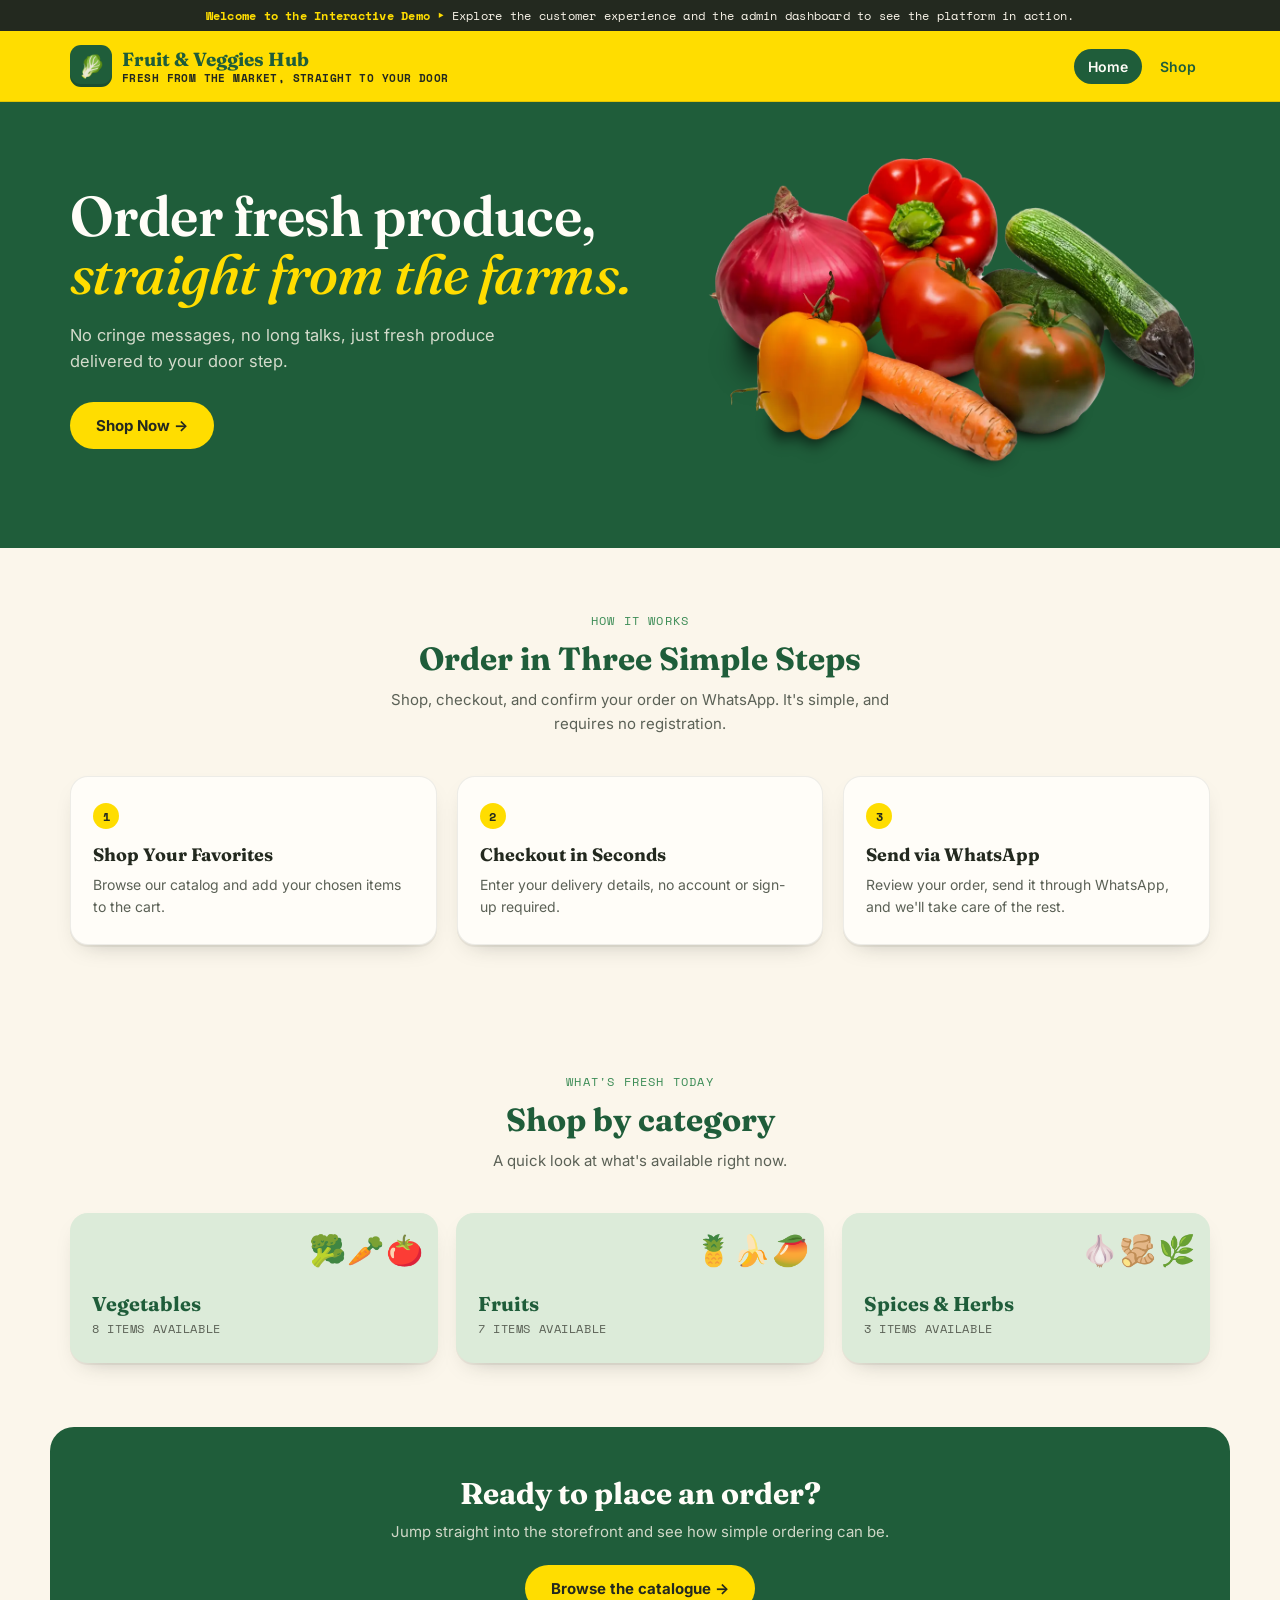
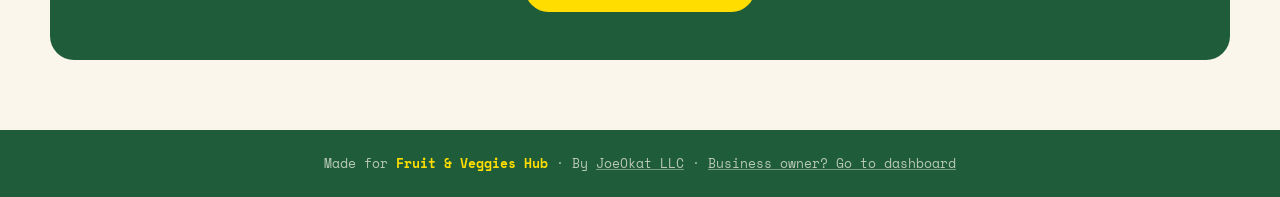
==== commit f96b8cb5: "Redesign header and navigation styling Update the site header with a gold background and refresh nav" ====
--- a/index.html
+++ b/index.html
@@ -19,7 +19,10 @@
   <div class="header-inner">
     <a href="index.html" class="brand">
       <span class="brand-mark">🥬</span>
-      <span class="brand-text"><strong data-brand-name>Fruit & Veggies Hub</strong><span data-brand-tagline>Fresh from the market, straight to your door</span></span>
+      <span class="brand-text">
+        <strong data-brand-name>Fruit & Veggies Hub</strong>
+        <span data-brand-tagline>Fresh from the market, straight to your door</span>
+      </span>
     </a>
     <nav class="nav-links" aria-label="Main navigation">
       <a href="index.html" class="nav-link active">Home</a>
--- a/css/style.css
+++ b/css/style.css
@@ -8,7 +8,7 @@
   --green-deep:#1F5D3A;
   --green-leaf:#3C8C56;
   --green-soft:#DCEBD9;
-  --gold:#EFA20A;
+  --gold:#FFDD00;
   --gold-dark:#C97D02;
   --tomato:#D6452C;
   --cream:#FBF6EB;
@@ -55,7 +55,7 @@
 /* ---------- Site nav (all pages) ---------- */
 header.site-header{
   position:sticky; top:0; z-index:40;
-  background:var(--paper);
+  background:var(--gold);
   border-bottom:1px solid var(--line);
 }
 .header-inner{
@@ -71,20 +71,20 @@
   font-size:22px; flex-shrink:0;
   box-shadow:inset 0 -3px 0 rgba(0,0,0,.15);
 }
-.brand-text{display:flex;flex-direction:column;line-height:1.1;}
+.brand-text{display:flex; flex-direction:column; line-height:1.3;}
 .brand-text strong{font-family:var(--font-display); font-weight:700; font-size:19px; color:var(--green-deep);}
-.brand-text span{font-family:var(--font-mono); font-size:10.5px; color:var(--ink-soft); letter-spacing:.04em; text-transform:uppercase;}
+.brand-text span{font-family:var(--font-mono); font-weight:600; font-size:10.5px; color:var(--ink); letter-spacing:.04em; text-transform:uppercase;}
 
 .nav-links{display:flex; align-items:center; gap:4px; flex-wrap:wrap;}
 .nav-link{
   padding:9px 14px; border-radius:100px;
-  font-weight:600; font-size:14px; color:var(--ink-soft);
+  font-weight:600; font-size:14px; color:var(--green-deep);
   text-decoration:none; transition:all .15s ease;
 }
-.nav-link:hover{color:var(--ink); background:var(--line-soft);}
-.nav-link.active{color:var(--green-deep); background:var(--green-soft);}
-.nav-link.admin-link{border:1.5px dashed var(--line); color:var(--ink-soft);}
-.nav-link.admin-link:hover{border-color:var(--green-leaf); color:var(--green-deep);}
+.nav-link:hover{border:1.5px dashed; color:var(--ink); background:var(--line-soft);}
+.nav-link.active{color:var(--paper); background:var(--green-deep);}
+.nav-link.admin-link{border:1.5px dashed var(--line); color:var(--cream);}
+.nav-link.admin-link:hover{border-color:var(--cream); color:var(--paper);}
 
 .cart-btn{
   position:relative;
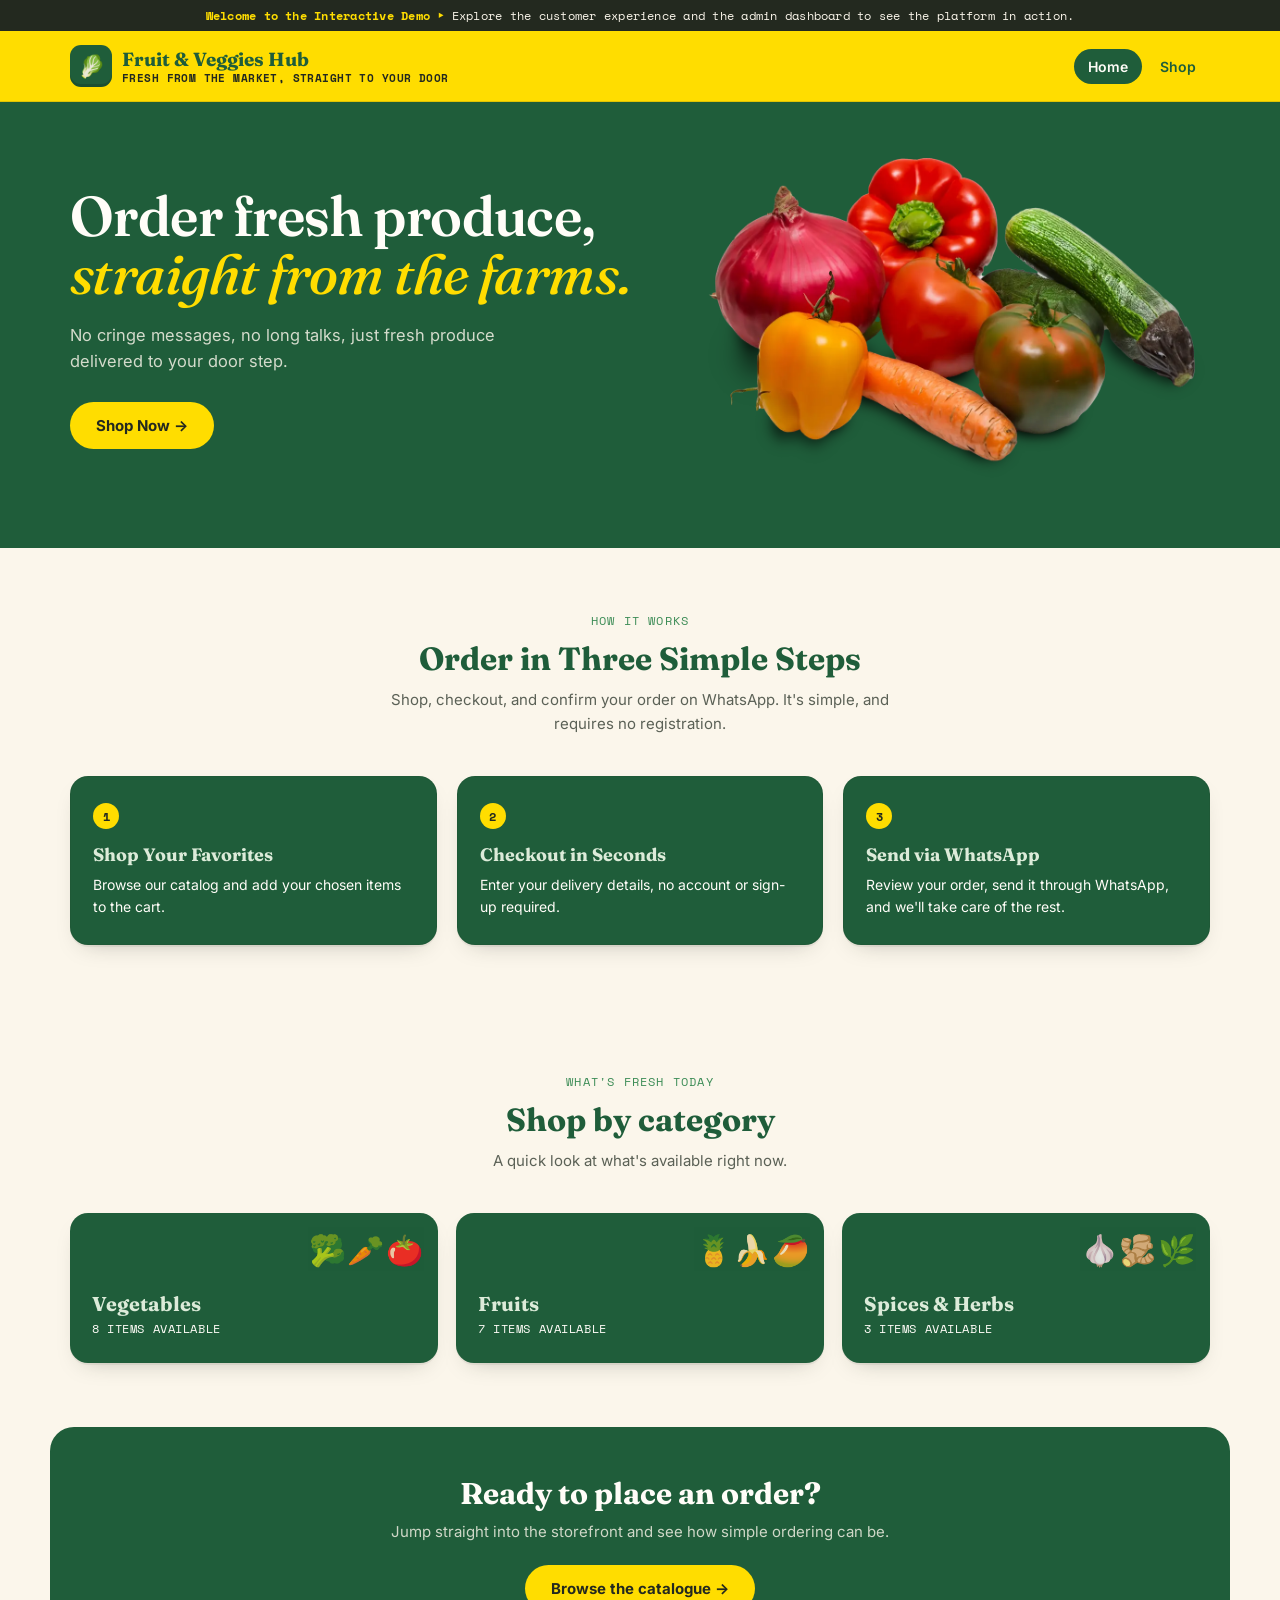
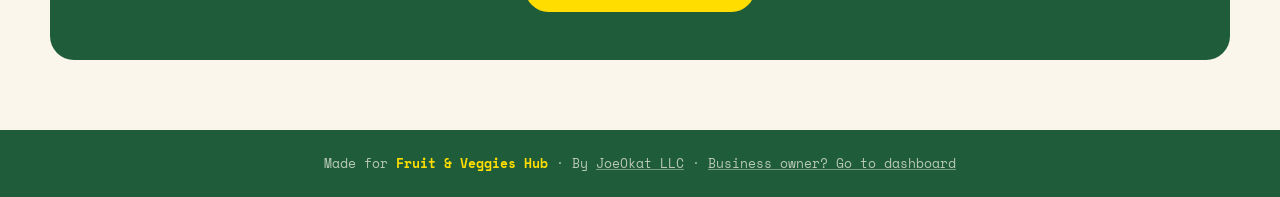
==== commit 719971d8: "Polish admin copy and adjust theme colors Update admin text and WhatsApp hint/placeholder for clarit" ====
--- a/index.html
+++ b/index.html
@@ -58,9 +58,9 @@
   </div>
   <div class="how-grid">
     <div class="how-card">
-    <div class="how-step">1</div>
-    <h3>Shop Your Favorites</h3>
-    <p>Browse our catalog and add your chosen items to the cart.</p>
+      <div class="how-step">1</div>
+      <h3>Shop Your Favorites</h3>
+      <p>Browse our catalog and add your chosen items to the cart.</p>
     </div>
 
     <div class="how-card">
--- a/css/style.css
+++ b/css/style.css
@@ -168,7 +168,7 @@
 
 .how-grid{display:grid; grid-template-columns:repeat(3,1fr); gap:20px;}
 .how-card{
-  background:var(--paper); border:1px solid var(--line-soft); border-radius:var(--radius);
+  background:var(--green-deep); border:1px solid var(--line-soft); border-radius:var(--radius);
   padding:26px 22px; box-shadow:var(--shadow-card); position:relative;
 }
 .how-step{
@@ -176,23 +176,23 @@
   background:var(--gold); color:var(--ink); width:26px; height:26px; border-radius:50%;
   display:flex; align-items:center; justify-content:center; margin-bottom:14px;
 }
-.how-card h3{font-family:var(--font-display); font-size:18px; margin:0 0 8px;}
-.how-card p{color:var(--ink-soft); font-size:14px; line-height:1.55; margin:0;}
+.how-card h3{ color:var(--green-soft); font-family:var(--font-display); font-size:18px; margin:0 0 8px;}
+.how-card p{color:var(--paper); font-size:14px; line-height:1.55; margin:0;}
 @media (max-width:820px){.how-grid{grid-template-columns:1fr;}}
 
 .category-preview-grid{display:grid; grid-template-columns:repeat(auto-fit,minmax(220px,1fr)); gap:18px;}
 .category-preview-card{
   position:relative; overflow:hidden;
-  background:var(--green-soft); border-radius:var(--radius);
-  padding:26px 22px; text-decoration:none; color:var(--ink);
+  background:var(--green-deep); border-radius:var(--radius);
+  padding:26px 22px; text-decoration:none; color:var(--ink-soft);
   min-height:150px; display:flex; flex-direction:column; justify-content:flex-end;
   transition:transform .18s ease, box-shadow .18s ease;
   box-shadow:var(--shadow-card);
 }
 .category-preview-card:hover{transform:translateY(-3px); box-shadow:0 16px 30px -16px rgba(35,41,31,.4);}
 .category-preview-card .emoji-cluster{position:absolute; top:14px; right:14px; font-size:30px; opacity:.9;}
-.category-preview-card h3{font-family:var(--font-display); font-size:20px; margin:0 0 4px; color:var(--green-deep);}
-.category-preview-card span{font-family:var(--font-mono); font-size:11.5px; color:var(--ink-soft); text-transform:uppercase; letter-spacing:.05em;}
+.category-preview-card h3{font-family:var(--font-display); font-size:20px; margin:0 0 4px; color:var(--green-soft);}
+.category-preview-card span{font-family:var(--font-mono); font-size:11.5px; color:var(--paper); text-transform:uppercase; letter-spacing:.05em;}
 
 .cta-banner{
   background:var(--green-deep); border-radius:24px; padding:48px 36px;
